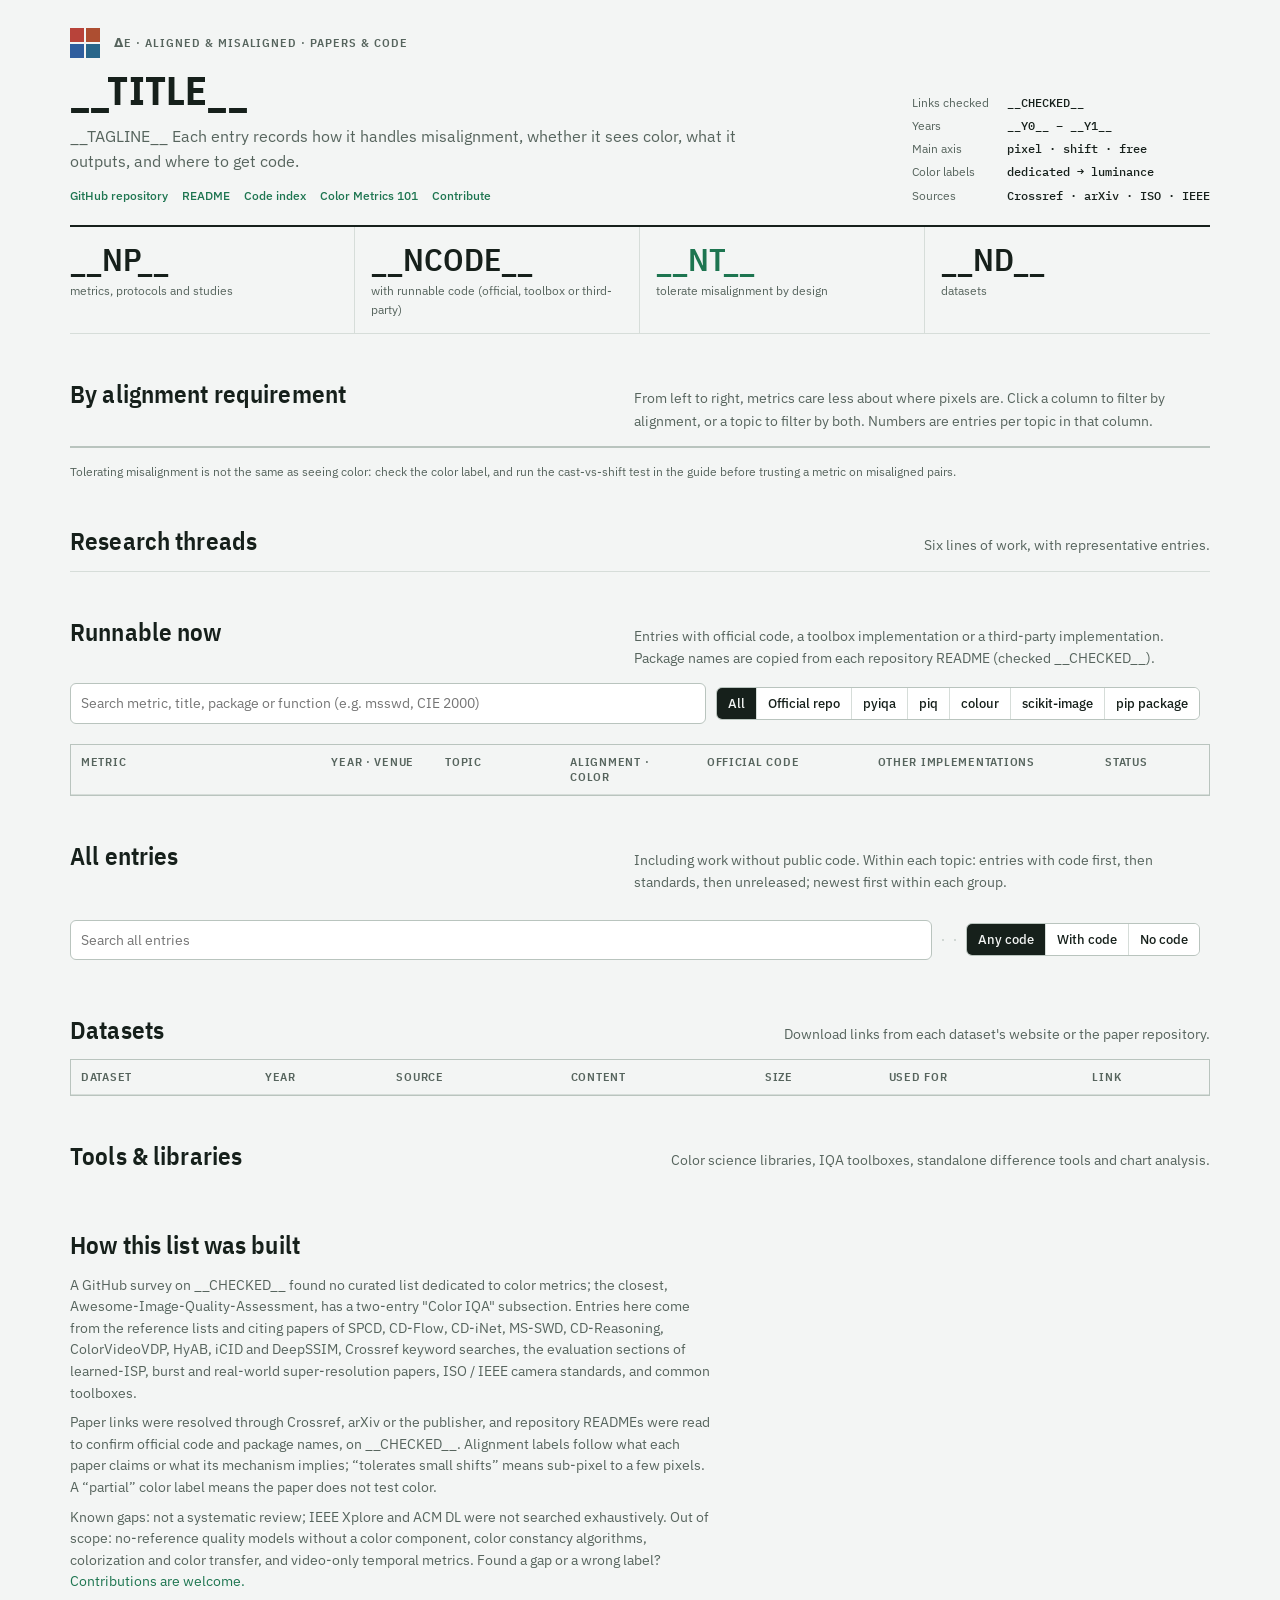
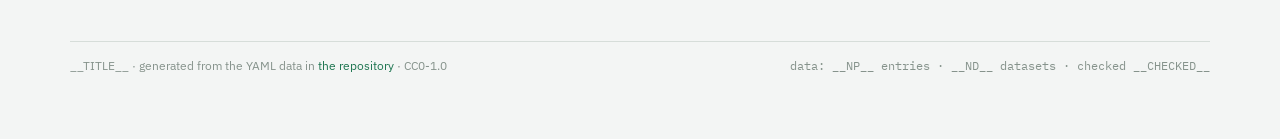
==== scripts/site_template.html @ e8cccd44 "Initial commit: Awesome Color Metrics" ====
<!doctype html>
<html lang="en">
<head>
<meta charset="utf-8">
<meta name="viewport" content="width=device-width, initial-scale=1, viewport-fit=cover">
<title>__TITLE__</title>
<meta name="description" content="__NP__ color and contrast metrics sorted by whether they need pixel-aligned references, with links to papers, code and toolbox implementations (checked __CHECKED__).">
<link rel="preconnect" href="https://fonts.googleapis.com">
<link rel="preconnect" href="https://fonts.gstatic.com" crossorigin>
<link rel="stylesheet" href="https://fonts.googleapis.com/css2?family=IBM+Plex+Mono:wght@400;500&family=IBM+Plex+Sans+Condensed:wght@500;600;700&family=IBM+Plex+Sans:wght@400;500;600&display=swap">
<style>
/* Layout: a measurement datasheet — spec header, the alignment strip as the index, then dense reference tables. */
:root{
  --bg:#F3F5F4; --surface:#FFFFFF; --ink:#16201B; --muted:#56645D; --faint:#86938C; --line:#D6DDD9; --line-strong:#B9C4BE;
  --accent:#1D7550; --accent-ink:#FFFFFF; --accent-soft:#E0EFE7;
  --bayer-r:#B8433A; --bayer-g:#1D7550; --bayer-b:#2F5E9E;
  --amber:#8E6310; --amber-soft:#F5EBD5; --blue:#2F5E9E; --blue-soft:#E3EAF5;
  --f-display:"IBM Plex Sans Condensed",system-ui,sans-serif;
  --f-body:"IBM Plex Sans",system-ui,sans-serif;
  --f-mono:"IBM Plex Mono",ui-monospace,"SFMono-Regular",Menlo,Consolas,monospace;
  --s-1:12px; --s0:14px; --s1:15.5px; --s2:19px; --s3:25px; --s4:40px;
}
@media (prefers-color-scheme: dark){ :root:not([data-theme="light"]){
  --bg:#0E1412; --surface:#151D1A; --ink:#E2E9E5; --muted:#9AA8A1; --faint:#6F7D76; --line:#26312D; --line-strong:#384641;
  --accent:#5CC495; --accent-ink:#06140E; --accent-soft:#163428;
  --bayer-r:#E0776C; --bayer-g:#5CC495; --bayer-b:#7FA6E4;
  --amber:#DDB05A; --amber-soft:#35291A; --blue:#8FB2EA; --blue-soft:#1B2638; color-scheme:dark; } }
:root[data-theme="dark"]{
  --bg:#0E1412; --surface:#151D1A; --ink:#E2E9E5; --muted:#9AA8A1; --faint:#6F7D76; --line:#26312D; --line-strong:#384641;
  --accent:#5CC495; --accent-ink:#06140E; --accent-soft:#163428;
  --bayer-r:#E0776C; --bayer-g:#5CC495; --bayer-b:#7FA6E4;
  --amber:#DDB05A; --amber-soft:#35291A; --blue:#8FB2EA; --blue-soft:#1B2638; color-scheme:dark; }
*{box-sizing:border-box}
body{background:var(--bg);color:var(--ink);font-family:var(--f-body);font-size:var(--s0);line-height:1.6;margin:0}
.wrap{max-width:1180px;margin:0 auto;padding-inline:20px;padding-block:28px 64px}
a{color:var(--accent);text-decoration:none;text-underline-offset:2px}
a:hover{text-decoration:underline}
a:focus-visible,button:focus-visible,input:focus-visible{outline:2px solid var(--accent);outline-offset:2px;border-radius:3px}
h1,h2,h3{font-family:var(--f-display);text-wrap:balance;margin:0;letter-spacing:.005em}
h2{font-size:var(--s3);font-weight:600;line-height:1.25}
h3{font-size:var(--s2);font-weight:600}
p{margin:0}
.mono{font-family:var(--f-mono)}
.label{font-family:var(--f-display);font-size:var(--s-1);font-weight:600;letter-spacing:.08em;text-transform:uppercase;color:var(--muted)}

/* header */
header.sheet{display:grid;grid-template-columns:minmax(0,1fr) auto;gap:24px;align-items:end;border-bottom:2px solid var(--ink);padding-bottom:20px}
.brand{display:flex;gap:14px;align-items:center}
.cfa{display:grid;grid-template-columns:repeat(2,14px);gap:2px;flex:none}
.cfa i{width:14px;height:14px;display:block}
.cfa i:nth-child(1){background:var(--bayer-r)} .cfa i:nth-child(2){background:color-mix(in oklab,var(--bayer-r) 72%,var(--amber))} .cfa i:nth-child(3){background:var(--bayer-b)} .cfa i:nth-child(4){background:color-mix(in oklab,var(--bayer-b) 72%,var(--bayer-g))}
h1{font-size:var(--s4);font-weight:700;line-height:1.1}
.lede{margin-top:12px;max-width:68ch;color:var(--muted);font-size:var(--s1)}
.spec{display:grid;grid-template-columns:repeat(2,auto);gap:4px 18px;font-size:var(--s-1);color:var(--muted);white-space:nowrap}
.spec b{font-family:var(--f-mono);font-weight:500;color:var(--ink)}
.stats{display:grid;grid-template-columns:repeat(4,minmax(0,1fr));border-bottom:1px solid var(--line)}
.stat{padding:16px 0 14px;border-right:1px solid var(--line);padding-inline:16px}
.stat:first-child{padding-left:0}.stat:last-child{border-right:0}
.stat .v{font-family:var(--f-display);font-size:32px;font-weight:600;line-height:1;font-variant-numeric:tabular-nums}
.stat .k{margin-top:6px;font-size:var(--s-1);color:var(--muted)}
.stat.hl .v{color:var(--accent)}

section{margin-top:44px}
.sec-head{display:flex;justify-content:space-between;align-items:baseline;gap:16px;flex-wrap:wrap;margin-bottom:14px}
.sec-head p{color:var(--muted);max-width:72ch}

/* alignment strip */
.pipe-scroll{overflow-x:auto;padding-bottom:6px}
.pipe{min-width:900px;display:grid;grid-template-columns:repeat(5,minmax(0,1fr));gap:0;border:1px solid var(--line-strong);background:var(--surface)}
.stage{padding:10px 10px 8px;border-right:1px solid var(--line);min-width:0}
.stage:nth-child(5){border-right:0}
.stage{cursor:pointer;text-align:left;display:flex;flex-direction:column;justify-content:flex-start;font:inherit;color:inherit;background:transparent;border-top:0;border-bottom:0;border-left:0}
.stage:hover .sn{color:var(--accent)}
.stage[aria-pressed="true"]{background:var(--accent-soft)}
.stage .sd{font-size:12px;color:var(--muted);line-height:1.4;margin-top:4px}
.lane{padding:4px 10px 12px;border-right:1px solid var(--line);display:flex;flex-wrap:wrap;gap:6px;align-content:flex-start;min-width:0}
.lane.last{border-right:0}
.lane .cat-chip{white-space:normal}
.stage .sn{font-family:var(--f-display);font-weight:600;font-size:var(--s0)}
.stage .sx{font-family:var(--f-mono);font-size:11px;color:var(--faint)}
.stage .bar{height:4px;border-radius:2px;margin-top:8px;background:var(--line)}
.stage .bar i{display:block;height:100%;border-radius:2px;background:var(--accent)}
.span{grid-column:1 / -1;border-top:1px solid var(--line);padding:8px 10px;display:flex;gap:10px;align-items:center;flex-wrap:wrap}
.span .arrow{font-family:var(--f-mono);font-size:12px;color:var(--faint)}
.cat-chip{display:inline-flex;align-items:center;gap:6px;border:1px solid var(--line-strong);background:var(--bg);color:var(--ink);border-radius:5px;padding:3px 8px;font:500 12.5px/1.4 var(--f-body);cursor:pointer;text-align:left;white-space:nowrap}
.cat-chip:hover{border-color:var(--accent)}
.cat-chip[aria-pressed="true"]{background:var(--accent);border-color:var(--accent);color:var(--accent-ink)}
.cat-chip .n{font-family:var(--f-mono);font-size:11px;opacity:.8}
.pipe-note{margin-top:8px;font-size:var(--s-1);color:var(--muted)}

/* trends */
.trends{display:grid;grid-template-columns:repeat(3,minmax(0,1fr));gap:0;border-top:1px solid var(--line)}
.trend{padding:16px 18px 18px 0;border-bottom:1px solid var(--line)}
.trend:nth-child(3n+2),.trend:nth-child(3n){padding-left:18px;border-left:1px solid var(--line)}
.trend h3{font-size:var(--s1);margin-bottom:6px}
.trend p{color:var(--muted);font-size:13.5px}
.trend .ex{margin-top:8px;font-family:var(--f-mono);font-size:11.5px;color:var(--faint)}

/* controls */
.controls{display:flex;gap:10px;flex-wrap:wrap;align-items:center;margin:12px 0 10px}
.controls input[type=search]{flex:1 1 240px;min-width:0;border:1px solid var(--line-strong);background:var(--surface);color:var(--ink);border-radius:6px;padding:8px 10px;font:inherit}
.seg{display:inline-flex;flex-wrap:wrap;max-width:100%;border:1px solid var(--line-strong);border-radius:6px;overflow:hidden}
.seg button{border:0;background:var(--surface);color:var(--ink);padding:7px 11px;font:500 13px var(--f-body);cursor:pointer;border-right:1px solid var(--line);white-space:nowrap}
.seg button:last-child{border-right:0}
.seg button[aria-pressed="true"]{background:var(--ink);color:var(--bg)}
.chips{display:flex;gap:6px;flex-wrap:wrap}
.chips .cat-chip{white-space:normal;max-width:100%}
.count{font-family:var(--f-mono);font-size:12px;color:var(--muted)}

/* tables */
.tbl-scroll{overflow-x:auto;border:1px solid var(--line-strong);background:var(--surface)}
table{border-collapse:collapse;width:100%;min-width:1040px}
th,td{text-align:left;vertical-align:top;padding:9px 10px;border-bottom:1px solid var(--line)}
th{font:600 12px/1.3 var(--f-display);letter-spacing:.06em;text-transform:uppercase;color:var(--muted);background:var(--bg);position:sticky;top:0;z-index:1}
tbody tr:hover td{background:color-mix(in srgb,var(--accent-soft) 45%,transparent)}
td.m{white-space:nowrap}
.mname{font-family:var(--f-display);font-weight:600;font-size:var(--s1)}
.mtitle{display:block;color:var(--muted);font-size:12.5px;line-height:1.45;margin-top:2px}
.venue{font-family:var(--f-mono);font-size:12px;color:var(--muted)}
.venue b{color:var(--ink);font-weight:500}
.wl{display:flex;flex-direction:column;gap:3px}
.wl a{font-size:13px;word-break:break-word}
.wl a::before{content:"↳ ";font-family:var(--f-mono);color:var(--faint)}
code{font-family:var(--f-mono);font-size:.9em;background:var(--bg);border-radius:3px;padding:0 3px}
.code a{font-family:var(--f-mono);font-size:12px;overflow-wrap:anywhere;word-break:normal}
.note{color:var(--muted);font-size:12.5px}
.fw{font-family:var(--f-mono);font-size:11.5px;color:var(--muted)}
.cattag{font-size:12px;color:var(--muted)}
.pill{display:inline-block;font:600 11px/1.5 var(--f-display);letter-spacing:.04em;border-radius:3px;padding:1px 6px;white-space:nowrap;border:1px solid transparent}
.st-C{background:var(--accent);color:var(--accent-ink)}
.st-T{border-color:var(--accent);color:var(--accent)}
.st-U{background:var(--blue-soft);color:var(--blue)}
.st-P{background:var(--bg);border-color:var(--line-strong);color:var(--ink)}
.st-S{background:var(--amber-soft);color:var(--amber)}
.st-N{color:var(--faint);border-color:var(--line)}
.tag{display:inline-block;font:500 11px/1.5 var(--f-mono);border-radius:3px;padding:0 5px;white-space:nowrap;border:1px solid var(--line-strong);color:var(--muted);margin:0 4px 3px 0}
.props .tag{white-space:normal}
.al-pixel{border-color:var(--bayer-r);color:var(--bayer-r)}
.al-shift{border-color:var(--amber);color:var(--amber)}
.al-free{border-color:var(--accent);color:var(--accent)}
.al-chart{border-color:var(--blue);color:var(--blue)}
.co-dedicated{background:var(--accent-soft);color:var(--ink);border-color:transparent}
.co-luminance{color:var(--faint);border-style:dashed}
.legend{display:flex;gap:14px;flex-wrap:wrap;font-size:12.5px;color:var(--muted);align-items:center}
.legend span{display:inline-flex;gap:6px;align-items:center}
.empty{padding:28px;text-align:center;color:var(--muted)}

/* full list */
.group{margin-top:26px}
.group h3{display:flex;gap:10px;align-items:baseline;border-bottom:1px solid var(--ink);padding-bottom:6px}
.group h3 .n{font-family:var(--f-mono);font-size:12px;color:var(--muted);font-weight:400}
.group p.gdesc{color:var(--muted);font-size:13.5px;margin:8px 0 6px;max-width:80ch}
.rows{display:flex;flex-direction:column}
.row{display:grid;grid-template-columns:84px minmax(0,1.1fr) 104px 150px minmax(0,1.8fr) minmax(0,1fr);gap:12px;padding:8px 0;border-bottom:1px solid var(--line);align-items:start}
.row > *{min-width:0}
.row .s{font-size:13px;color:var(--ink)}
.row .code a{font-size:11.5px}

/* datasets & project */
.ds td:first-child{font-weight:600}
.cols2{display:grid;grid-template-columns:minmax(0,1fr) minmax(0,1fr);gap:28px}
.plist{margin:0;padding:0;list-style:none;border-top:1px solid var(--line)}
.plist li{padding:10px 0;border-bottom:1px solid var(--line);display:grid;grid-template-columns:150px minmax(0,1fr);gap:12px}
.plist li b{font-family:var(--f-display);font-weight:600}
.plist li span{color:var(--muted);font-size:13.5px}
.method{color:var(--muted);font-size:13.5px;max-width:80ch;display:flex;flex-direction:column;gap:8px}
footer{margin-top:48px;padding-top:14px;border-top:1px solid var(--line);font-size:12px;color:var(--faint);display:flex;justify-content:space-between;gap:12px;flex-wrap:wrap}

@media (max-width:860px){
  header.sheet{grid-template-columns:1fr}
  .spec{white-space:normal}
  .stats{grid-template-columns:repeat(2,minmax(0,1fr))}
  .stat:nth-child(2){border-right:0}.stat:nth-child(3){padding-left:0}
  .trends{grid-template-columns:1fr}
  .trend,.trend:nth-child(3n+2),.trend:nth-child(3n){padding-left:0;border-left:0}
  .cols2{grid-template-columns:1fr}
  .row{grid-template-columns:84px minmax(0,1fr);gap:4px 10px}
  .row .s,.row .cc,.row .props{grid-column:2}
  .row .venue{grid-column:2}
  h1{font-size:31px}
  .plist li{grid-template-columns:1fr;gap:2px}
}
@media (prefers-reduced-motion:no-preference){ .cat-chip,.seg button{transition:background-color .15s,border-color .15s,color .15s} }

.toplinks{display:flex;gap:14px;flex-wrap:wrap;font-size:var(--s-1);margin-top:12px}
.toplinks a{font-weight:500}
.tools{display:grid;grid-template-columns:repeat(2,minmax(0,1fr));gap:0 28px}
.tools h3{font-size:var(--s1);margin:14px 0 4px}
.tools ul{margin:0;padding:0;list-style:none;border-top:1px solid var(--line)}
.tools li{padding:8px 0;border-bottom:1px solid var(--line);font-size:13.5px;color:var(--muted)}
.tools li a{font-family:var(--f-display);font-weight:600;font-size:var(--s0);margin-right:6px}
</style>
</head>
<body>
<div class="wrap">
<header class="sheet">
  <div>
    <div class="brand"><span class="cfa" aria-hidden="true"><i></i><i></i><i></i><i></i></span><span class="label">ΔE · aligned &amp; misaligned · papers &amp; code</span></div>
    <h1 style="margin-top:10px">__TITLE__</h1>
    <p class="lede">__TAGLINE__ Each entry records how it handles misalignment, whether it sees color, what it outputs, and where to get code.</p>
    <nav class="toplinks" aria-label="Repository links"><a href="__REPO_URL__">GitHub repository</a><a href="__REPO_URL__/blob/main/README.md">README</a><a href="__REPO_URL__/blob/main/CODE.md">Code index</a><a href="__REPO_URL__/blob/main/guide/color-metrics-101.md">Color Metrics 101</a><a href="__REPO_URL__/blob/main/CONTRIBUTING.md">Contribute</a></nav>
  </div>
  <div class="spec" aria-label="Scope">
    <span>Links checked</span><b>__CHECKED__</b>
    <span>Years</span><b>__Y0__ – __Y1__</b>
    <span>Main axis</span><b>pixel · shift · free</b>
    <span>Color labels</span><b>dedicated → luminance</b>
    <span>Sources</span><b>Crossref · arXiv · ISO · IEEE</b>
  </div>
</header>
<div class="stats">
  <div class="stat"><div class="v">__NP__</div><div class="k">metrics, protocols and studies</div></div>
  <div class="stat"><div class="v">__NCODE__</div><div class="k">with runnable code (official, toolbox or third-party)</div></div>
  <div class="stat hl"><div class="v">__NT__</div><div class="k">tolerate misalignment by design</div></div>
  <div class="stat"><div class="v">__ND__</div><div class="k">datasets</div></div>
</div>

<section id="map">
  <div class="sec-head"><h2>By alignment requirement</h2><p>From left to right, metrics care less about where pixels are. Click a column to filter by alignment, or a topic to filter by both. Numbers are entries per topic in that column.</p></div>
  <div class="pipe-scroll"><div class="pipe" id="pipe"></div></div>
  <p class="pipe-note">Tolerating misalignment is not the same as seeing color: check the color label, and run the cast-vs-shift test in the guide before trusting a metric on misaligned pairs.</p>
</section>

<section id="trends">
  <div class="sec-head"><h2>Research threads</h2><p>Six lines of work, with representative entries.</p></div>
  <div class="trends" id="trendList"></div>
</section>

<section id="code">
  <div class="sec-head"><h2>Runnable now</h2><p>Entries with official code, a toolbox implementation or a third-party implementation. Package names are copied from each repository README (checked __CHECKED__).</p></div>
  <div class="controls">
    <input type="search" id="qC" placeholder="Search metric, title, package or function (e.g. msswd, CIE 2000)" aria-label="Search runnable metrics">
    <div class="seg" role="group" aria-label="Package">
      <button type="button" data-pkg="all" aria-pressed="true">All</button>
      <button type="button" data-pkg="official">Official repo</button>
      <button type="button" data-pkg="pyiqa">pyiqa</button>
      <button type="button" data-pkg="piq">piq</button>
      <button type="button" data-pkg="colour">colour</button>
      <button type="button" data-pkg="scikit-image">scikit-image</button>
      <button type="button" data-pkg="pip">pip package</button>
    </div>
    <span class="count" id="cC"></span>
  </div>
  <div class="chips" id="chipsC" aria-label="Filter by topic"></div>
  <div class="tbl-scroll" style="margin-top:10px">
    <table>
      <colgroup><col style="width:22%"><col style="width:10%"><col style="width:11%"><col style="width:12%"><col style="width:15%"><col style="width:20%"><col style="width:10%"></colgroup>
      <thead><tr><th>Metric</th><th>Year · venue</th><th>Topic</th><th>Alignment · color</th><th>Official code</th><th>Other implementations</th><th>Status</th></tr></thead>
      <tbody id="tbC"></tbody>
    </table>
  </div>
</section>

<section id="all">
  <div class="sec-head"><h2>All entries</h2><p>Including work without public code. Within each topic: entries with code first, then standards, then unreleased; newest first within each group.</p></div>
  <div class="legend" id="legend"></div>
  <div class="controls">
    <input type="search" id="qA" placeholder="Search all entries" aria-label="Search all entries">
    <div class="seg" role="group" aria-label="Alignment" id="segA"></div>
    <div class="seg" role="group" aria-label="Color sensitivity" id="segK"></div>
    <div class="seg" role="group" aria-label="Code">
      <button type="button" data-code="all" aria-pressed="true">Any code</button>
      <button type="button" data-code="CTU">With code</button>
      <button type="button" data-code="PSN">No code</button>
    </div>
    <span class="count" id="cA"></span>
  </div>
  <div class="chips" id="chipsA" aria-label="Filter by topic"></div>
  <div id="groups"></div>
</section>

<section id="datasets">
  <div class="sec-head"><h2>Datasets</h2><p>Download links from each dataset's website or the paper repository.</p></div>
  <div class="tbl-scroll">
    <table class="ds">
      <thead><tr><th>Dataset</th><th>Year</th><th>Source</th><th>Content</th><th>Size</th><th>Used for</th><th>Link</th></tr></thead>
      <tbody id="tbD"></tbody>
    </table>
  </div>
</section>

<section id="tools">
  <div class="sec-head"><h2>Tools &amp; libraries</h2><p>Color science libraries, IQA toolboxes, standalone difference tools and chart analysis.</p></div>
  <div class="tools" id="toolList"></div>
</section>

<section id="method">
  <div class="sec-head"><h2>How this list was built</h2></div>
  <div class="method">
    <p>A GitHub survey on __CHECKED__ found no curated list dedicated to color metrics; the closest, Awesome-Image-Quality-Assessment, has a two-entry "Color IQA" subsection. Entries here come from the reference lists and citing papers of SPCD, CD-Flow, CD-iNet, MS-SWD, CD-Reasoning, ColorVideoVDP, HyAB, iCID and DeepSSIM, Crossref keyword searches, the evaluation sections of learned-ISP, burst and real-world super-resolution papers, ISO / IEEE camera standards, and common toolboxes.</p>
    <p>Paper links were resolved through Crossref, arXiv or the publisher, and repository READMEs were read to confirm official code and package names, on __CHECKED__. Alignment labels follow what each paper claims or what its mechanism implies; “tolerates small shifts” means sub-pixel to a few pixels. A “partial” color label means the paper does not test color.</p>
    <p>Known gaps: not a systematic review; IEEE Xplore and ACM DL were not searched exhaustively. Out of scope: no-reference quality models without a color component, color constancy algorithms, colorization and color transfer, and video-only temporal metrics. Found a gap or a wrong label? <a href="__REPO_URL__/blob/main/CONTRIBUTING.md">Contributions are welcome.</a></p>
  </div>
</section>

<footer><span>__TITLE__ · generated from the YAML data in <a href="__REPO_URL__">the repository</a> · CC0-1.0</span><span class="mono">data: __NP__ entries · __ND__ datasets · checked __CHECKED__</span></footer>
</div>

<script>
const P = __P__;
const D = __D__;
const CATS = __CATS__;
const TRENDS = __TRENDS__;
const TOOLS = __TOOLS__;
const ALIGN = __ALIGN__;
const COLOR = __COLOR__;
const OUT = __OUT__;
const ST = {C:['Code','official code is public'],T:['Toolbox','no official code; implemented in a maintained toolbox'],U:['Unofficial','third-party implementation only'],P:['Standard','normative document; implement from the specification'],S:['Coming soon','placeholder repository or code announced'],N:['No code','no public code found']};
const catName = Object.fromEntries(CATS.map(c=>[c.k,c.name]));
const shortName = Object.fromEntries(CATS.map(c=>[c.k,c.short]));
const alName = Object.fromEntries(ALIGN.map(a=>[a[0],a[1]]));
const alDesc = Object.fromEntries(ALIGN.map(a=>[a[0],a[2]]));
const coName = Object.fromEntries(COLOR.map(a=>[a[0],a[1]]));
const coDesc = Object.fromEntries(COLOR.map(a=>[a[0],a[2]]));
const esc = s => String(s ?? '').replace(/[&<>"]/g, c=>({'&':'&amp;','<':'&lt;','>':'&gt;','"':'&quot;'}[c]));
const fmt = s => esc(s).replace(/`([^`]+)`/g,'<code>$1</code>');
const pill = st => `<span class="pill st-${st}" title="${esc(ST[st][1])}">${esc(ST[st][0])}</span>`;
const yv = p => `<b>${p.y || '—'}</b> · ${esc(p.v)}`;
const repoLabel = g => { if(!g) return ''; const m = g.match(/github\.com\/([^/]+\/[^/#?]+)(.*)/); if(m) return m[1] + (m[2] && m[2].length>1 ? '/…' : ''); const s=g.replace(/^https?:\/\//,'').replace(/\/$/,''); return s.length>34 ? s.slice(0,34)+'…' : s; };
const codeCell = (p, dash=true) => p.g ? `<span class="code"><a href="${esc(p.g)}" target="_blank" rel="noopener">${esc(repoLabel(p.g))}</a></span>${p.fw?`<div class="fw">${esc(p.fw)}</div>`:''}` : (p.st==='P' ? '<span class="note">standard</span>' : (dash ? '<span class="note">—</span>' : ''));
const implList = (p, n) => p.im.length ? `<div class="wl">${p.im.slice(0, n||99).map(w=>`<a href="${esc(w[1])}" target="_blank" rel="noopener">${fmt(w[0])}</a>`).join('')}</div>` : '';
const tags = p => (p.a?`<span class="tag al-${p.a}" title="${esc(alDesc[p.a])}">${esc(alName[p.a])}</span>`:'') + (p.k?`<span class="tag co-${p.k}" title="${esc(coDesc[p.k])}">color: ${esc(coName[p.k])}</span>`:'') + (p.o?`<span class="tag">${esc(OUT[p.o]||p.o)}</span>`:'');
const runnable = p => 'CTU'.includes(p.st);
const rank = s => 'CT'.includes(s)?0:('UP'.includes(s)?1:2);
const order = Object.fromEntries(CATS.map((c,i)=>[c.k,i]));
function pkgs(p){ const s=new Set(); if(p.g) s.add('official'); p.im.forEach(w=>{ const k=w[0].split(' · ')[0].trim().toLowerCase(); if(k.startsWith('pip')) s.add('pip'); s.add(k); }); return s; }

let fC = {cat:'all', pkg:'all', q:''};
let fA = {cat:'all', a:'all', k:'all', code:'all', q:''};

function renderPipe(){
  const cls = ALIGN.map(a=>a[0]);
  const counts = Object.fromEntries(cls.map(a=>[a, P.filter(p=>p.a===a).length]));
  const max = Math.max(...Object.values(counts));
  let h = ALIGN.map(a=>`<button type="button" class="stage" data-al="${a[0]}" aria-pressed="false"><div class="sn">${esc(a[1])}</div><div class="sx">${counts[a[0]]} entries</div><div class="sd">${esc(a[2])}</div><div class="bar"><i style="width:${Math.round(100*counts[a[0]]/max)}%"></i></div></button>`).join('');
  h += cls.map((a,i)=>`<div class="lane${i===cls.length-1?' last':''}">${CATS.map(c=>{ const n=P.filter(p=>p.c===c.k&&p.a===a).length; return n?`<button type="button" class="cat-chip" data-cat="${c.k}" data-al="${a}" aria-pressed="false" title="${esc(c.name)}">${esc(c.short)} <span class="n">${n}</span></button>`:''; }).join('')}</div>`).join('');
  const nst = P.filter(p=>!p.a).length;
  if(nst) h += `<div class="span"><span class="arrow">About the metrics</span><button type="button" class="cat-chip" data-cat="study" data-al="all" aria-pressed="false">${esc(shortName.study||'Studies')} <span class="n">${nst}</span></button></div>`;
  document.getElementById('pipe').innerHTML = h;
  document.querySelectorAll('#pipe .stage').forEach(b=>b.addEventListener('click',()=>{ const a=b.dataset.al; fA.a = fA.a===a && fA.cat==='all' ? 'all' : a; fA.cat='all'; syncAll(); renderA(); jump(); }));
  document.querySelectorAll('#pipe .cat-chip').forEach(b=>b.addEventListener('click',()=>{
    const k=b.dataset.cat, a=b.dataset.al; const on = fA.cat===k && fA.a===a;
    fA.cat = on?'all':k; fA.a = on?'all':a; syncAll(); renderA(); if(!on) jump();
  }));
}
function jump(){ document.getElementById('all').scrollIntoView({behavior: matchMedia('(prefers-reduced-motion: reduce)').matches ? 'auto':'smooth', block:'start'}); }
function chipRow(id, f, onChange, countFn, label){
  const el=document.getElementById(id);
  el.innerHTML = `<button type="button" class="cat-chip" data-cat="all" aria-pressed="true">${label}</button>` + CATS.map(c=>{ const n=countFn(c.k); return n?`<button type="button" class="cat-chip" data-cat="${c.k}" aria-pressed="false">${esc(c.name)} <span class="n">${n}</span></button>`:''; }).join('');
  el.querySelectorAll('.cat-chip').forEach(b=>b.addEventListener('click',()=>{ f.cat=b.dataset.cat; syncAll(); onChange(); }));
}
function segRow(id, items, key){
  const el=document.getElementById(id);
  el.innerHTML = items.map(([v,l,t])=>`<button type="button" data-v="${v}" aria-pressed="${v==='all'}"${t?` title="${esc(t)}"`:''}>${esc(l)}</button>`).join('');
  el.querySelectorAll('button').forEach(b=>b.addEventListener('click',()=>{ fA[key]=b.dataset.v; syncAll(); renderA(); }));
}
function syncAll(){
  document.querySelectorAll('#chipsC .cat-chip').forEach(b=>b.setAttribute('aria-pressed', String(b.dataset.cat===fC.cat)));
  document.querySelectorAll('#chipsA .cat-chip').forEach(b=>b.setAttribute('aria-pressed', String(b.dataset.cat===fA.cat)));
  document.querySelectorAll('#segA button').forEach(b=>b.setAttribute('aria-pressed', String(b.dataset.v===fA.a)));
  document.querySelectorAll('#segK button').forEach(b=>b.setAttribute('aria-pressed', String(b.dataset.v===fA.k)));
  document.querySelectorAll('#pipe .stage').forEach(b=>b.setAttribute('aria-pressed', String(fA.cat==='all' && b.dataset.al===fA.a)));
  document.querySelectorAll('#pipe .cat-chip').forEach(b=>b.setAttribute('aria-pressed', String(b.dataset.cat===fA.cat && b.dataset.al===fA.a)));
}
const match = (p,q) => !q || (p.n+' '+p.t+' '+p.v+' '+p.y+' '+p.s+' '+p.note+' '+p.fw+' '+p.g+' '+p.im.map(x=>x[0]+' '+x[1]).join(' ')+' '+(catName[p.c]||'')+' '+(alName[p.a]||'')+' '+(coName[p.k]||'')).toLowerCase().includes(q.toLowerCase());
function renderC(){
  let rows = P.filter(runnable).filter(p=>fC.cat==='all'||p.c===fC.cat).filter(p=>match(p,fC.q));
  if(fC.pkg!=='all') rows = rows.filter(p=>pkgs(p).has(fC.pkg));
  rows.sort((a,b)=> order[a.c]-order[b.c] || b.y-a.y || a.n.localeCompare(b.n));
  document.getElementById('cC').textContent = `${rows.length} ${rows.length===1?'entry':'entries'}`;
  document.getElementById('tbC').innerHTML = rows.length ? rows.map(p=>`<tr>
    <td><a class="mname" href="${esc(p.p)}" target="_blank" rel="noopener">${esc(p.n)}</a><span class="mtitle">${esc(p.t)}</span></td>
    <td class="venue">${yv(p)}</td>
    <td class="cattag">${esc(shortName[p.c])}</td>
    <td>${tags(p)}</td>
    <td>${codeCell(p)}</td>
    <td>${implList(p) || '<span class="note">—</span>'}</td>
    <td class="note">${pill(p.st)}${p.note?'<br>'+fmt(p.note):''}</td></tr>`).join('') : `<tr><td colspan="7" class="empty">Nothing matches. Try another keyword or pick “All topics”.</td></tr>`;
}
function renderA(){
  const q=fA.q; const cats = CATS.filter(c=>fA.cat==='all'||c.k===fA.cat);
  let total=0;
  const html = cats.map(c=>{
    let ps = P.filter(p=>p.c===c.k).filter(p=>fA.a==='all'||p.a===fA.a).filter(p=>fA.k==='all'||p.k===fA.k)
              .filter(p=>fA.code==='all'||fA.code.includes(p.st)).filter(p=>match(p,q));
    ps.sort((a,b)=> rank(a.st)-rank(b.st) || b.y-a.y || a.n.localeCompare(b.n));
    total += ps.length; if(!ps.length) return '';
    return `<div class="group"><h3>${esc(c.name)} <span class="n">${ps.length}</span></h3><p class="gdesc">${esc(c.desc)}</p><div class="rows">${ps.map(p=>`<div class="row">
      <div>${pill(p.st)}</div>
      <div><a class="mname" href="${esc(p.p)}" target="_blank" rel="noopener">${esc(p.n)}</a><span class="mtitle">${esc(p.t)}</span></div>
      <div class="venue">${yv(p)}</div>
      <div class="props">${tags(p)}</div>
      <div class="s">${fmt(p.s)}${p.note?`<div class="note" style="margin-top:3px">${fmt(p.note)}</div>`:''}</div>
      <div class="cc">${codeCell(p, !p.im.length)}${p.im.length?`<div style="margin-top:${p.g||p.st==='P'?4:0}px">${implList(p,3)}</div>`:''}</div>
    </div>`).join('')}</div></div>`;
  }).join('');
  document.getElementById('cA').textContent = `${total} ${total===1?'entry':'entries'}`;
  document.getElementById('groups').innerHTML = html || '<p class="empty">No entries match.</p>';
}
function renderStatic(){
  document.getElementById('legend').innerHTML = Object.entries(ST).map(([k,v])=>`<span>${pill(k)} ${esc(v[1])}</span>`).join('');
  document.getElementById('trendList').innerHTML = TRENDS.map(t=>`<div class="trend"><h3>${esc(t[0])}</h3><p>${esc(t[1])}</p><div class="ex">${esc(t[2])}</div></div>`).join('');
  const short = u => { const s=u.replace(/^https?:\/\//,''); return s.length>38 ? s.slice(0,38)+'…' : s; };
  document.getElementById('tbD').innerHTML = D.map(d=>`<tr><td>${esc(d[0])}</td><td class="venue">${d[1]}</td><td class="note">${esc(d[2])}</td><td>${esc(d[3])}</td><td class="note">${esc(d[4])}</td><td class="note">${esc(d[6])}</td><td class="code"><a href="${esc(d[5])}" target="_blank" rel="noopener">${esc(short(d[5]))}</a></td></tr>`).join('');
  const kinds = [...new Set(TOOLS.map(t=>t[4]))];
  document.getElementById('toolList').innerHTML = kinds.map(k=>`<div><h3>${esc(k)}</h3><ul>${TOOLS.filter(t=>t[4]===k).map(t=>`<li><a href="${esc(t[1])}" target="_blank" rel="noopener">${esc(t[0])}</a>${esc(t[2])}${t[3]?`<span class="fw">${esc(t[3])}</span>`:''}</li>`).join('')}</ul></div>`).join('');
}
renderStatic(); renderPipe();
segRow('segA', [['all','Any alignment'], ...ALIGN.map(a=>[a[0], a[1], a[2]])], 'a');
segRow('segK', [['all','Any color'], ...COLOR.map(a=>[a[0], a[1], a[2]])], 'k');
chipRow('chipsC', fC, renderC, k=>P.filter(p=>p.c===k&&runnable(p)).length, 'All topics');
chipRow('chipsA', fA, renderA, k=>P.filter(p=>p.c===k).length, 'All topics');
document.querySelectorAll('[data-pkg]').forEach(b=>b.addEventListener('click',()=>{ fC.pkg=b.dataset.pkg; document.querySelectorAll('[data-pkg]').forEach(x=>x.setAttribute('aria-pressed',String(x===b))); renderC(); }));
document.querySelectorAll('[data-code]').forEach(b=>b.addEventListener('click',()=>{ fA.code=b.dataset.code; document.querySelectorAll('[data-code]').forEach(x=>x.setAttribute('aria-pressed',String(x===b))); renderA(); }));
document.getElementById('qC').addEventListener('input',e=>{ fC.q=e.target.value.trim(); renderC(); });
document.getElementById('qA').addEventListener('input',e=>{ fA.q=e.target.value.trim(); renderA(); });
syncAll(); renderC(); renderA();
</script>
</body>
</html>
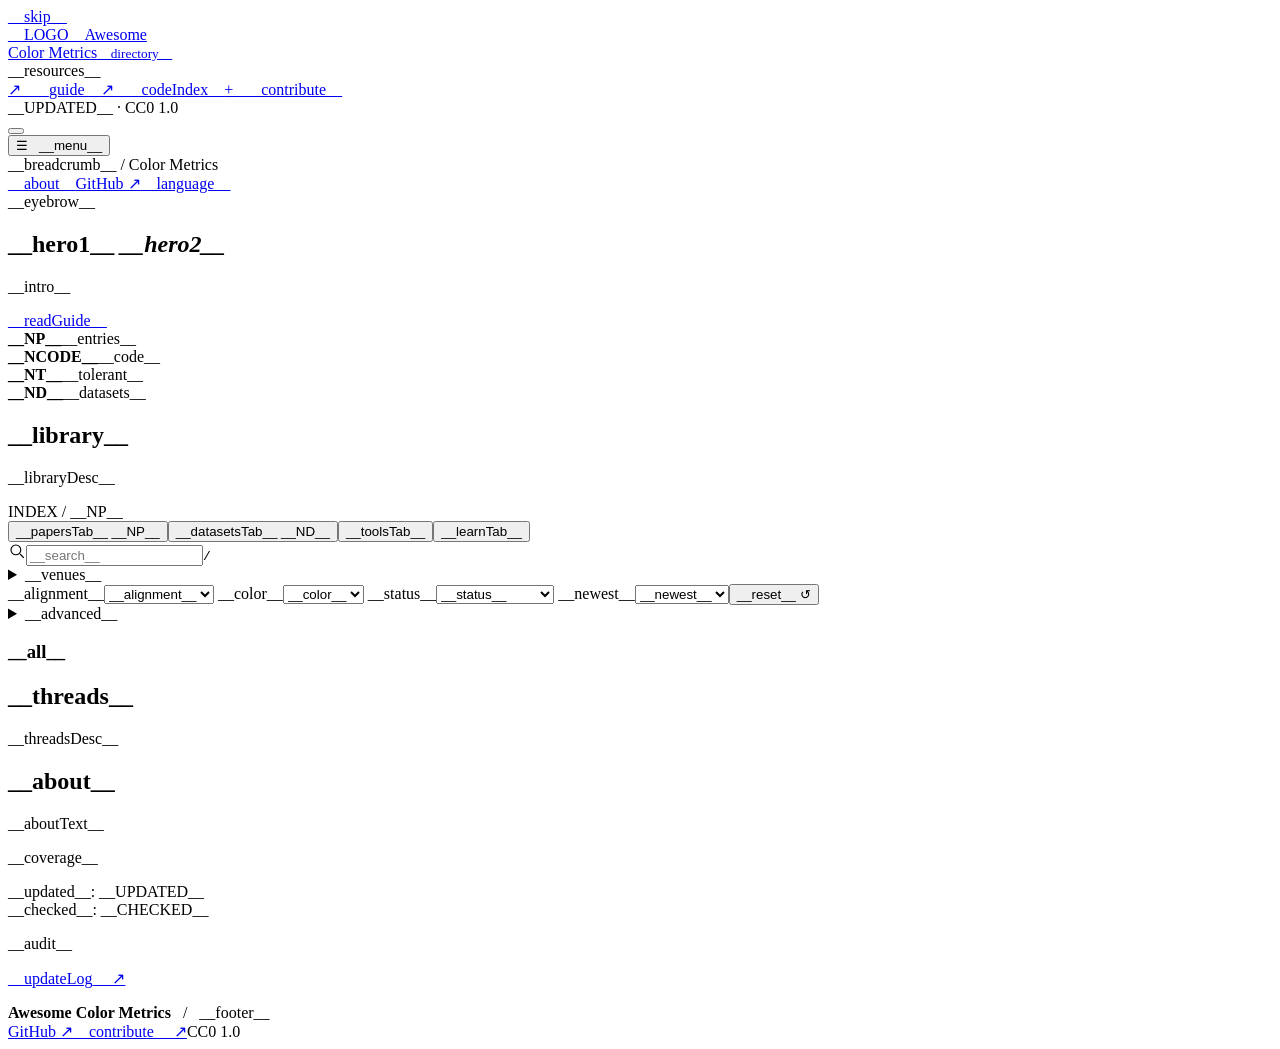
==== commit a20db672: "Redesign library, add Chinese content, update papers and logo" ====
--- a/scripts/site_template.html
+++ b/scripts/site_template.html
@@ -1,420 +1,49 @@
 <!doctype html>
-<html lang="en">
+<html lang="__LANG__">
 <head>
 <meta charset="utf-8">
-<meta name="viewport" content="width=device-width, initial-scale=1, viewport-fit=cover">
+<meta name="viewport" content="width=device-width, initial-scale=1">
+<meta name="description" content="__intro__">
+<meta name="theme-color" content="#f8f9fb">
+<link rel="icon" type="image/svg+xml" href="__FAVICON__">
 <title>__TITLE__</title>
-<meta name="description" content="__NP__ color and contrast metrics sorted by whether they need pixel-aligned references, with links to papers, code and toolbox implementations (checked __CHECKED__).">
-<link rel="preconnect" href="https://fonts.googleapis.com">
-<link rel="preconnect" href="https://fonts.gstatic.com" crossorigin>
-<link rel="stylesheet" href="https://fonts.googleapis.com/css2?family=IBM+Plex+Mono:wght@400;500&family=IBM+Plex+Sans+Condensed:wght@500;600;700&family=IBM+Plex+Sans:wght@400;500;600&display=swap">
-<style>
-/* Layout: a measurement datasheet — spec header, the alignment strip as the index, then dense reference tables. */
-:root{
-  --bg:#F3F5F4; --surface:#FFFFFF; --ink:#16201B; --muted:#56645D; --faint:#86938C; --line:#D6DDD9; --line-strong:#B9C4BE;
-  --accent:#1D7550; --accent-ink:#FFFFFF; --accent-soft:#E0EFE7;
-  --bayer-r:#B8433A; --bayer-g:#1D7550; --bayer-b:#2F5E9E;
-  --amber:#8E6310; --amber-soft:#F5EBD5; --blue:#2F5E9E; --blue-soft:#E3EAF5;
-  --f-display:"IBM Plex Sans Condensed",system-ui,sans-serif;
-  --f-body:"IBM Plex Sans",system-ui,sans-serif;
-  --f-mono:"IBM Plex Mono",ui-monospace,"SFMono-Regular",Menlo,Consolas,monospace;
-  --s-1:12px; --s0:14px; --s1:15.5px; --s2:19px; --s3:25px; --s4:40px;
-}
-@media (prefers-color-scheme: dark){ :root:not([data-theme="light"]){
-  --bg:#0E1412; --surface:#151D1A; --ink:#E2E9E5; --muted:#9AA8A1; --faint:#6F7D76; --line:#26312D; --line-strong:#384641;
-  --accent:#5CC495; --accent-ink:#06140E; --accent-soft:#163428;
-  --bayer-r:#E0776C; --bayer-g:#5CC495; --bayer-b:#7FA6E4;
-  --amber:#DDB05A; --amber-soft:#35291A; --blue:#8FB2EA; --blue-soft:#1B2638; color-scheme:dark; } }
-:root[data-theme="dark"]{
-  --bg:#0E1412; --surface:#151D1A; --ink:#E2E9E5; --muted:#9AA8A1; --faint:#6F7D76; --line:#26312D; --line-strong:#384641;
-  --accent:#5CC495; --accent-ink:#06140E; --accent-soft:#163428;
-  --bayer-r:#E0776C; --bayer-g:#5CC495; --bayer-b:#7FA6E4;
-  --amber:#DDB05A; --amber-soft:#35291A; --blue:#8FB2EA; --blue-soft:#1B2638; color-scheme:dark; }
-*{box-sizing:border-box}
-body{background:var(--bg);color:var(--ink);font-family:var(--f-body);font-size:var(--s0);line-height:1.6;margin:0}
-.wrap{max-width:1180px;margin:0 auto;padding-inline:20px;padding-block:28px 64px}
-a{color:var(--accent);text-decoration:none;text-underline-offset:2px}
-a:hover{text-decoration:underline}
-a:focus-visible,button:focus-visible,input:focus-visible{outline:2px solid var(--accent);outline-offset:2px;border-radius:3px}
-h1,h2,h3{font-family:var(--f-display);text-wrap:balance;margin:0;letter-spacing:.005em}
-h2{font-size:var(--s3);font-weight:600;line-height:1.25}
-h3{font-size:var(--s2);font-weight:600}
-p{margin:0}
-.mono{font-family:var(--f-mono)}
-.label{font-family:var(--f-display);font-size:var(--s-1);font-weight:600;letter-spacing:.08em;text-transform:uppercase;color:var(--muted)}
-
-/* header */
-header.sheet{display:grid;grid-template-columns:minmax(0,1fr) auto;gap:24px;align-items:end;border-bottom:2px solid var(--ink);padding-bottom:20px}
-.brand{display:flex;gap:14px;align-items:center}
-.cfa{display:grid;grid-template-columns:repeat(2,14px);gap:2px;flex:none}
-.cfa i{width:14px;height:14px;display:block}
-.cfa i:nth-child(1){background:var(--bayer-r)} .cfa i:nth-child(2){background:color-mix(in oklab,var(--bayer-r) 72%,var(--amber))} .cfa i:nth-child(3){background:var(--bayer-b)} .cfa i:nth-child(4){background:color-mix(in oklab,var(--bayer-b) 72%,var(--bayer-g))}
-h1{font-size:var(--s4);font-weight:700;line-height:1.1}
-.lede{margin-top:12px;max-width:68ch;color:var(--muted);font-size:var(--s1)}
-.spec{display:grid;grid-template-columns:repeat(2,auto);gap:4px 18px;font-size:var(--s-1);color:var(--muted);white-space:nowrap}
-.spec b{font-family:var(--f-mono);font-weight:500;color:var(--ink)}
-.stats{display:grid;grid-template-columns:repeat(4,minmax(0,1fr));border-bottom:1px solid var(--line)}
-.stat{padding:16px 0 14px;border-right:1px solid var(--line);padding-inline:16px}
-.stat:first-child{padding-left:0}.stat:last-child{border-right:0}
-.stat .v{font-family:var(--f-display);font-size:32px;font-weight:600;line-height:1;font-variant-numeric:tabular-nums}
-.stat .k{margin-top:6px;font-size:var(--s-1);color:var(--muted)}
-.stat.hl .v{color:var(--accent)}
-
-section{margin-top:44px}
-.sec-head{display:flex;justify-content:space-between;align-items:baseline;gap:16px;flex-wrap:wrap;margin-bottom:14px}
-.sec-head p{color:var(--muted);max-width:72ch}
-
-/* alignment strip */
-.pipe-scroll{overflow-x:auto;padding-bottom:6px}
-.pipe{min-width:900px;display:grid;grid-template-columns:repeat(5,minmax(0,1fr));gap:0;border:1px solid var(--line-strong);background:var(--surface)}
-.stage{padding:10px 10px 8px;border-right:1px solid var(--line);min-width:0}
-.stage:nth-child(5){border-right:0}
-.stage{cursor:pointer;text-align:left;display:flex;flex-direction:column;justify-content:flex-start;font:inherit;color:inherit;background:transparent;border-top:0;border-bottom:0;border-left:0}
-.stage:hover .sn{color:var(--accent)}
-.stage[aria-pressed="true"]{background:var(--accent-soft)}
-.stage .sd{font-size:12px;color:var(--muted);line-height:1.4;margin-top:4px}
-.lane{padding:4px 10px 12px;border-right:1px solid var(--line);display:flex;flex-wrap:wrap;gap:6px;align-content:flex-start;min-width:0}
-.lane.last{border-right:0}
-.lane .cat-chip{white-space:normal}
-.stage .sn{font-family:var(--f-display);font-weight:600;font-size:var(--s0)}
-.stage .sx{font-family:var(--f-mono);font-size:11px;color:var(--faint)}
-.stage .bar{height:4px;border-radius:2px;margin-top:8px;background:var(--line)}
-.stage .bar i{display:block;height:100%;border-radius:2px;background:var(--accent)}
-.span{grid-column:1 / -1;border-top:1px solid var(--line);padding:8px 10px;display:flex;gap:10px;align-items:center;flex-wrap:wrap}
-.span .arrow{font-family:var(--f-mono);font-size:12px;color:var(--faint)}
-.cat-chip{display:inline-flex;align-items:center;gap:6px;border:1px solid var(--line-strong);background:var(--bg);color:var(--ink);border-radius:5px;padding:3px 8px;font:500 12.5px/1.4 var(--f-body);cursor:pointer;text-align:left;white-space:nowrap}
-.cat-chip:hover{border-color:var(--accent)}
-.cat-chip[aria-pressed="true"]{background:var(--accent);border-color:var(--accent);color:var(--accent-ink)}
-.cat-chip .n{font-family:var(--f-mono);font-size:11px;opacity:.8}
-.pipe-note{margin-top:8px;font-size:var(--s-1);color:var(--muted)}
-
-/* trends */
-.trends{display:grid;grid-template-columns:repeat(3,minmax(0,1fr));gap:0;border-top:1px solid var(--line)}
-.trend{padding:16px 18px 18px 0;border-bottom:1px solid var(--line)}
-.trend:nth-child(3n+2),.trend:nth-child(3n){padding-left:18px;border-left:1px solid var(--line)}
-.trend h3{font-size:var(--s1);margin-bottom:6px}
-.trend p{color:var(--muted);font-size:13.5px}
-.trend .ex{margin-top:8px;font-family:var(--f-mono);font-size:11.5px;color:var(--faint)}
-
-/* controls */
-.controls{display:flex;gap:10px;flex-wrap:wrap;align-items:center;margin:12px 0 10px}
-.controls input[type=search]{flex:1 1 240px;min-width:0;border:1px solid var(--line-strong);background:var(--surface);color:var(--ink);border-radius:6px;padding:8px 10px;font:inherit}
-.seg{display:inline-flex;flex-wrap:wrap;max-width:100%;border:1px solid var(--line-strong);border-radius:6px;overflow:hidden}
-.seg button{border:0;background:var(--surface);color:var(--ink);padding:7px 11px;font:500 13px var(--f-body);cursor:pointer;border-right:1px solid var(--line);white-space:nowrap}
-.seg button:last-child{border-right:0}
-.seg button[aria-pressed="true"]{background:var(--ink);color:var(--bg)}
-.chips{display:flex;gap:6px;flex-wrap:wrap}
-.chips .cat-chip{white-space:normal;max-width:100%}
-.count{font-family:var(--f-mono);font-size:12px;color:var(--muted)}
-
-/* tables */
-.tbl-scroll{overflow-x:auto;border:1px solid var(--line-strong);background:var(--surface)}
-table{border-collapse:collapse;width:100%;min-width:1040px}
-th,td{text-align:left;vertical-align:top;padding:9px 10px;border-bottom:1px solid var(--line)}
-th{font:600 12px/1.3 var(--f-display);letter-spacing:.06em;text-transform:uppercase;color:var(--muted);background:var(--bg);position:sticky;top:0;z-index:1}
-tbody tr:hover td{background:color-mix(in srgb,var(--accent-soft) 45%,transparent)}
-td.m{white-space:nowrap}
-.mname{font-family:var(--f-display);font-weight:600;font-size:var(--s1)}
-.mtitle{display:block;color:var(--muted);font-size:12.5px;line-height:1.45;margin-top:2px}
-.venue{font-family:var(--f-mono);font-size:12px;color:var(--muted)}
-.venue b{color:var(--ink);font-weight:500}
-.wl{display:flex;flex-direction:column;gap:3px}
-.wl a{font-size:13px;word-break:break-word}
-.wl a::before{content:"↳ ";font-family:var(--f-mono);color:var(--faint)}
-code{font-family:var(--f-mono);font-size:.9em;background:var(--bg);border-radius:3px;padding:0 3px}
-.code a{font-family:var(--f-mono);font-size:12px;overflow-wrap:anywhere;word-break:normal}
-.note{color:var(--muted);font-size:12.5px}
-.fw{font-family:var(--f-mono);font-size:11.5px;color:var(--muted)}
-.cattag{font-size:12px;color:var(--muted)}
-.pill{display:inline-block;font:600 11px/1.5 var(--f-display);letter-spacing:.04em;border-radius:3px;padding:1px 6px;white-space:nowrap;border:1px solid transparent}
-.st-C{background:var(--accent);color:var(--accent-ink)}
-.st-T{border-color:var(--accent);color:var(--accent)}
-.st-U{background:var(--blue-soft);color:var(--blue)}
-.st-P{background:var(--bg);border-color:var(--line-strong);color:var(--ink)}
-.st-S{background:var(--amber-soft);color:var(--amber)}
-.st-N{color:var(--faint);border-color:var(--line)}
-.tag{display:inline-block;font:500 11px/1.5 var(--f-mono);border-radius:3px;padding:0 5px;white-space:nowrap;border:1px solid var(--line-strong);color:var(--muted);margin:0 4px 3px 0}
-.props .tag{white-space:normal}
-.al-pixel{border-color:var(--bayer-r);color:var(--bayer-r)}
-.al-shift{border-color:var(--amber);color:var(--amber)}
-.al-free{border-color:var(--accent);color:var(--accent)}
-.al-chart{border-color:var(--blue);color:var(--blue)}
-.co-dedicated{background:var(--accent-soft);color:var(--ink);border-color:transparent}
-.co-luminance{color:var(--faint);border-style:dashed}
-.legend{display:flex;gap:14px;flex-wrap:wrap;font-size:12.5px;color:var(--muted);align-items:center}
-.legend span{display:inline-flex;gap:6px;align-items:center}
-.empty{padding:28px;text-align:center;color:var(--muted)}
-
-/* full list */
-.group{margin-top:26px}
-.group h3{display:flex;gap:10px;align-items:baseline;border-bottom:1px solid var(--ink);padding-bottom:6px}
-.group h3 .n{font-family:var(--f-mono);font-size:12px;color:var(--muted);font-weight:400}
-.group p.gdesc{color:var(--muted);font-size:13.5px;margin:8px 0 6px;max-width:80ch}
-.rows{display:flex;flex-direction:column}
-.row{display:grid;grid-template-columns:84px minmax(0,1.1fr) 104px 150px minmax(0,1.8fr) minmax(0,1fr);gap:12px;padding:8px 0;border-bottom:1px solid var(--line);align-items:start}
-.row > *{min-width:0}
-.row .s{font-size:13px;color:var(--ink)}
-.row .code a{font-size:11.5px}
-
-/* datasets & project */
-.ds td:first-child{font-weight:600}
-.cols2{display:grid;grid-template-columns:minmax(0,1fr) minmax(0,1fr);gap:28px}
-.plist{margin:0;padding:0;list-style:none;border-top:1px solid var(--line)}
-.plist li{padding:10px 0;border-bottom:1px solid var(--line);display:grid;grid-template-columns:150px minmax(0,1fr);gap:12px}
-.plist li b{font-family:var(--f-display);font-weight:600}
-.plist li span{color:var(--muted);font-size:13.5px}
-.method{color:var(--muted);font-size:13.5px;max-width:80ch;display:flex;flex-direction:column;gap:8px}
-footer{margin-top:48px;padding-top:14px;border-top:1px solid var(--line);font-size:12px;color:var(--faint);display:flex;justify-content:space-between;gap:12px;flex-wrap:wrap}
-
-@media (max-width:860px){
-  header.sheet{grid-template-columns:1fr}
-  .spec{white-space:normal}
-  .stats{grid-template-columns:repeat(2,minmax(0,1fr))}
-  .stat:nth-child(2){border-right:0}.stat:nth-child(3){padding-left:0}
-  .trends{grid-template-columns:1fr}
-  .trend,.trend:nth-child(3n+2),.trend:nth-child(3n){padding-left:0;border-left:0}
-  .cols2{grid-template-columns:1fr}
-  .row{grid-template-columns:84px minmax(0,1fr);gap:4px 10px}
-  .row .s,.row .cc,.row .props{grid-column:2}
-  .row .venue{grid-column:2}
-  h1{font-size:31px}
-  .plist li{grid-template-columns:1fr;gap:2px}
-}
-@media (prefers-reduced-motion:no-preference){ .cat-chip,.seg button{transition:background-color .15s,border-color .15s,color .15s} }
-
-.toplinks{display:flex;gap:14px;flex-wrap:wrap;font-size:var(--s-1);margin-top:12px}
-.toplinks a{font-weight:500}
-.tools{display:grid;grid-template-columns:repeat(2,minmax(0,1fr));gap:0 28px}
-.tools h3{font-size:var(--s1);margin:14px 0 4px}
-.tools ul{margin:0;padding:0;list-style:none;border-top:1px solid var(--line)}
-.tools li{padding:8px 0;border-bottom:1px solid var(--line);font-size:13.5px;color:var(--muted)}
-.tools li a{font-family:var(--f-display);font-weight:600;font-size:var(--s0);margin-right:6px}
-</style>
+<link rel="alternate" hreflang="en" href="index.html">
+<link rel="alternate" hreflang="zh-CN" href="zh-CN.html">
+<style>__STYLE__</style>
 </head>
 <body>
-<div class="wrap">
-<header class="sheet">
-  <div>
-    <div class="brand"><span class="cfa" aria-hidden="true"><i></i><i></i><i></i><i></i></span><span class="label">ΔE · aligned &amp; misaligned · papers &amp; code</span></div>
-    <h1 style="margin-top:10px">__TITLE__</h1>
-    <p class="lede">__TAGLINE__ Each entry records how it handles misalignment, whether it sees color, what it outputs, and where to get code.</p>
-    <nav class="toplinks" aria-label="Repository links"><a href="__REPO_URL__">GitHub repository</a><a href="__REPO_URL__/blob/main/README.md">README</a><a href="__REPO_URL__/blob/main/CODE.md">Code index</a><a href="__REPO_URL__/blob/main/guide/color-metrics-101.md">Color Metrics 101</a><a href="__REPO_URL__/blob/main/CONTRIBUTING.md">Contribute</a></nav>
-  </div>
-  <div class="spec" aria-label="Scope">
-    <span>Links checked</span><b>__CHECKED__</b>
-    <span>Years</span><b>__Y0__ – __Y1__</b>
-    <span>Main axis</span><b>pixel · shift · free</b>
-    <span>Color labels</span><b>dedicated → luminance</b>
-    <span>Sources</span><b>Crossref · arXiv · ISO · IEEE</b>
-  </div>
-</header>
-<div class="stats">
-  <div class="stat"><div class="v">__NP__</div><div class="k">metrics, protocols and studies</div></div>
-  <div class="stat"><div class="v">__NCODE__</div><div class="k">with runnable code (official, toolbox or third-party)</div></div>
-  <div class="stat hl"><div class="v">__NT__</div><div class="k">tolerate misalignment by design</div></div>
-  <div class="stat"><div class="v">__ND__</div><div class="k">datasets</div></div>
-</div>
-
-<section id="map">
-  <div class="sec-head"><h2>By alignment requirement</h2><p>From left to right, metrics care less about where pixels are. Click a column to filter by alignment, or a topic to filter by both. Numbers are entries per topic in that column.</p></div>
-  <div class="pipe-scroll"><div class="pipe" id="pipe"></div></div>
-  <p class="pipe-note">Tolerating misalignment is not the same as seeing color: check the color label, and run the cast-vs-shift test in the guide before trusting a metric on misaligned pairs.</p>
+<a class="skip" href="#library">__skip__</a>
+<aside class="sidebar" id="sidebar" aria-label="__browse__">
+<a class="brand" href="#top"><span class="brand-mark" aria-hidden="true">__LOGO__</span><span>Awesome<br>Color Metrics<small>__directory__</small></span></a>
+<nav id="topicNav" aria-label="__browse__"></nav>
+<div class="sidebar-bottom"><div class="nav-label">__resources__</div><a href="__GUIDE__">↗ &nbsp; __guide__</a><a href="__CODE__">↗ &nbsp; __codeIndex__</a><a href="__CONTRIBUTE__">+ &nbsp; __contribute__</a><div class="version">__UPDATED__ · CC0 1.0</div></div>
+</aside>
+<button class="backdrop" id="backdrop" aria-label="__menu__" tabindex="-1"></button>
+<div class="shell" id="top">
+<header class="topbar"><button class="menu-button" id="menuButton" aria-controls="sidebar" aria-expanded="false">☰ &nbsp; __menu__</button><div class="trail">__breadcrumb__ <span>/</span> Color Metrics</div><div class="top-links"><a href="#about">__about__</a><a href="__REPO__" target="_blank" rel="noopener noreferrer">GitHub ↗</a><a class="language" id="languageLink" href="__ALT__">__language__</a></div></header>
+<main class="content">
+<section class="hero" aria-labelledby="hero-title"><div><div class="eyebrow">__eyebrow__</div><h1 id="hero-title">__hero1__ <em>__hero2__</em></h1><p>__intro__</p></div><a class="text-link" href="__GUIDE__">__readGuide__</a></section>
+<div class="metrics" aria-label="__library__"><div class="metric"><strong>__NP__</strong><span>__entries__</span></div><div class="metric"><strong>__NCODE__</strong><span>__code__</span></div><div class="metric"><strong>__NT__</strong><span>__tolerant__</span></div><div class="metric"><strong>__ND__</strong><span>__datasets__</span></div></div>
+<noscript><div class="noscript">__noscript__ <a href="__README__">README ↗</a></div></noscript>
+<section id="library" aria-labelledby="library-title">
+<div class="library-heading"><div><h2 id="library-title">__library__</h2><p>__libraryDesc__</p></div><span class="index-label">INDEX / __NP__</span></div>
+<div class="tabs" role="group" aria-label="__resources__"><button class="tab" data-view="papers" aria-pressed="true">__papersTab__ <span>__NP__</span></button><button class="tab" data-view="datasets" aria-pressed="false">__datasetsTab__ <span>__ND__</span></button><button class="tab" data-view="tools" aria-pressed="false">__toolsTab__</button><button class="tab" data-view="learn" aria-pressed="false">__learnTab__</button></div>
+<div class="search-toolbar"><div class="search-wrap"><svg width="18" height="18" viewBox="0 0 24 24" fill="none" stroke="currentColor" stroke-width="1.5" aria-hidden="true"><circle cx="10.5" cy="10.5" r="6.5"/><path d="m16 16 5 5"/></svg><input id="search" type="search" placeholder="__search__" aria-label="__searchLabel__" autocomplete="off"><kbd aria-hidden="true">/</kbd></div><div id="activeFilters" class="active-filters" role="group" aria-label="__active__" hidden></div></div>
+<div id="paperFilters"><div class="filter-row">
+<details id="venueFilter" class="venue-filter"><summary id="venueSummary">__venues__</summary><div class="venue-panel"><div class="venue-actions"><button type="button" id="venuePreset">__vision__</button><button type="button" class="inline-button" id="venueClear">__clear__</button></div><p class="venue-help">__venueHelp__</p><div id="venueOptions" class="venue-options" role="group" aria-label="__venues__"></div></div></details>
+<label><span class="sr-only">__alignment__</span><select id="alignment"><option value="all">__alignment__</option></select></label>
+<label><span class="sr-only">__color__</span><select id="color"><option value="all">__color__</option></select></label>
+<label><span class="sr-only">__status__</span><select id="status"><option value="all">__status__</option><option value="runnable">__runnable__</option><option value="spec">__standard__</option><option value="unreleased">__unreleased__</option></select></label>
+<label class="sort"><span class="sr-only">__newest__</span><select id="sort"><option value="newest">__newest__</option><option value="ready">__ready__</option><option value="az">__az__</option></select></label><button type="button" id="reset" class="reset">__reset__ ↺</button>
+</div><details class="advanced-filters" id="advancedFilters"><summary>__advanced__</summary><div class="filter-row"><label><span class="sr-only">__year__</span><select id="year"><option value="all">__year__</option></select></label><label><span class="sr-only">__output__</span><select id="output"><option value="all">__output__</option></select></label><label><span class="sr-only">__package__</span><select id="package"><option value="all">__package__</option></select></label></div><div class="label-guide" id="labelGuide"></div></details></div>
+<div class="results-heading"><h3 id="resultTitle">__all__</h3><p id="resultCount" role="status" aria-live="polite"></p></div><p id="categoryDescription" class="category-description" hidden></p><div id="results"></div><button type="button" id="showMore" class="show-more" hidden>__more__ ↓</button>
 </section>
-
-<section id="trends">
-  <div class="sec-head"><h2>Research threads</h2><p>Six lines of work, with representative entries.</p></div>
-  <div class="trends" id="trendList"></div>
-</section>
-
-<section id="code">
-  <div class="sec-head"><h2>Runnable now</h2><p>Entries with official code, a toolbox implementation or a third-party implementation. Package names are copied from each repository README (checked __CHECKED__).</p></div>
-  <div class="controls">
-    <input type="search" id="qC" placeholder="Search metric, title, package or function (e.g. msswd, CIE 2000)" aria-label="Search runnable metrics">
-    <div class="seg" role="group" aria-label="Package">
-      <button type="button" data-pkg="all" aria-pressed="true">All</button>
-      <button type="button" data-pkg="official">Official repo</button>
-      <button type="button" data-pkg="pyiqa">pyiqa</button>
-      <button type="button" data-pkg="piq">piq</button>
-      <button type="button" data-pkg="colour">colour</button>
-      <button type="button" data-pkg="scikit-image">scikit-image</button>
-      <button type="button" data-pkg="pip">pip package</button>
-    </div>
-    <span class="count" id="cC"></span>
-  </div>
-  <div class="chips" id="chipsC" aria-label="Filter by topic"></div>
-  <div class="tbl-scroll" style="margin-top:10px">
-    <table>
-      <colgroup><col style="width:22%"><col style="width:10%"><col style="width:11%"><col style="width:12%"><col style="width:15%"><col style="width:20%"><col style="width:10%"></colgroup>
-      <thead><tr><th>Metric</th><th>Year · venue</th><th>Topic</th><th>Alignment · color</th><th>Official code</th><th>Other implementations</th><th>Status</th></tr></thead>
-      <tbody id="tbC"></tbody>
-    </table>
-  </div>
-</section>
-
-<section id="all">
-  <div class="sec-head"><h2>All entries</h2><p>Including work without public code. Within each topic: entries with code first, then standards, then unreleased; newest first within each group.</p></div>
-  <div class="legend" id="legend"></div>
-  <div class="controls">
-    <input type="search" id="qA" placeholder="Search all entries" aria-label="Search all entries">
-    <div class="seg" role="group" aria-label="Alignment" id="segA"></div>
-    <div class="seg" role="group" aria-label="Color sensitivity" id="segK"></div>
-    <div class="seg" role="group" aria-label="Code">
-      <button type="button" data-code="all" aria-pressed="true">Any code</button>
-      <button type="button" data-code="CTU">With code</button>
-      <button type="button" data-code="PSN">No code</button>
-    </div>
-    <span class="count" id="cA"></span>
-  </div>
-  <div class="chips" id="chipsA" aria-label="Filter by topic"></div>
-  <div id="groups"></div>
-</section>
-
-<section id="datasets">
-  <div class="sec-head"><h2>Datasets</h2><p>Download links from each dataset's website or the paper repository.</p></div>
-  <div class="tbl-scroll">
-    <table class="ds">
-      <thead><tr><th>Dataset</th><th>Year</th><th>Source</th><th>Content</th><th>Size</th><th>Used for</th><th>Link</th></tr></thead>
-      <tbody id="tbD"></tbody>
-    </table>
-  </div>
-</section>
-
-<section id="tools">
-  <div class="sec-head"><h2>Tools &amp; libraries</h2><p>Color science libraries, IQA toolboxes, standalone difference tools and chart analysis.</p></div>
-  <div class="tools" id="toolList"></div>
-</section>
-
-<section id="method">
-  <div class="sec-head"><h2>How this list was built</h2></div>
-  <div class="method">
-    <p>A GitHub survey on __CHECKED__ found no curated list dedicated to color metrics; the closest, Awesome-Image-Quality-Assessment, has a two-entry "Color IQA" subsection. Entries here come from the reference lists and citing papers of SPCD, CD-Flow, CD-iNet, MS-SWD, CD-Reasoning, ColorVideoVDP, HyAB, iCID and DeepSSIM, Crossref keyword searches, the evaluation sections of learned-ISP, burst and real-world super-resolution papers, ISO / IEEE camera standards, and common toolboxes.</p>
-    <p>Paper links were resolved through Crossref, arXiv or the publisher, and repository READMEs were read to confirm official code and package names, on __CHECKED__. Alignment labels follow what each paper claims or what its mechanism implies; “tolerates small shifts” means sub-pixel to a few pixels. A “partial” color label means the paper does not test color.</p>
-    <p>Known gaps: not a systematic review; IEEE Xplore and ACM DL were not searched exhaustively. Out of scope: no-reference quality models without a color component, color constancy algorithms, colorization and color transfer, and video-only temporal metrics. Found a gap or a wrong label? <a href="__REPO_URL__/blob/main/CONTRIBUTING.md">Contributions are welcome.</a></p>
-  </div>
-</section>
-
-<footer><span>__TITLE__ · generated from the YAML data in <a href="__REPO_URL__">the repository</a> · CC0-1.0</span><span class="mono">data: __NP__ entries · __ND__ datasets · checked __CHECKED__</span></footer>
-</div>
-
-<script>
-const P = __P__;
-const D = __D__;
-const CATS = __CATS__;
-const TRENDS = __TRENDS__;
-const TOOLS = __TOOLS__;
-const ALIGN = __ALIGN__;
-const COLOR = __COLOR__;
-const OUT = __OUT__;
-const ST = {C:['Code','official code is public'],T:['Toolbox','no official code; implemented in a maintained toolbox'],U:['Unofficial','third-party implementation only'],P:['Standard','normative document; implement from the specification'],S:['Coming soon','placeholder repository or code announced'],N:['No code','no public code found']};
-const catName = Object.fromEntries(CATS.map(c=>[c.k,c.name]));
-const shortName = Object.fromEntries(CATS.map(c=>[c.k,c.short]));
-const alName = Object.fromEntries(ALIGN.map(a=>[a[0],a[1]]));
-const alDesc = Object.fromEntries(ALIGN.map(a=>[a[0],a[2]]));
-const coName = Object.fromEntries(COLOR.map(a=>[a[0],a[1]]));
-const coDesc = Object.fromEntries(COLOR.map(a=>[a[0],a[2]]));
-const esc = s => String(s ?? '').replace(/[&<>"]/g, c=>({'&':'&amp;','<':'&lt;','>':'&gt;','"':'&quot;'}[c]));
-const fmt = s => esc(s).replace(/`([^`]+)`/g,'<code>$1</code>');
-const pill = st => `<span class="pill st-${st}" title="${esc(ST[st][1])}">${esc(ST[st][0])}</span>`;
-const yv = p => `<b>${p.y || '—'}</b> · ${esc(p.v)}`;
-const repoLabel = g => { if(!g) return ''; const m = g.match(/github\.com\/([^/]+\/[^/#?]+)(.*)/); if(m) return m[1] + (m[2] && m[2].length>1 ? '/…' : ''); const s=g.replace(/^https?:\/\//,'').replace(/\/$/,''); return s.length>34 ? s.slice(0,34)+'…' : s; };
-const codeCell = (p, dash=true) => p.g ? `<span class="code"><a href="${esc(p.g)}" target="_blank" rel="noopener">${esc(repoLabel(p.g))}</a></span>${p.fw?`<div class="fw">${esc(p.fw)}</div>`:''}` : (p.st==='P' ? '<span class="note">standard</span>' : (dash ? '<span class="note">—</span>' : ''));
-const implList = (p, n) => p.im.length ? `<div class="wl">${p.im.slice(0, n||99).map(w=>`<a href="${esc(w[1])}" target="_blank" rel="noopener">${fmt(w[0])}</a>`).join('')}</div>` : '';
-const tags = p => (p.a?`<span class="tag al-${p.a}" title="${esc(alDesc[p.a])}">${esc(alName[p.a])}</span>`:'') + (p.k?`<span class="tag co-${p.k}" title="${esc(coDesc[p.k])}">color: ${esc(coName[p.k])}</span>`:'') + (p.o?`<span class="tag">${esc(OUT[p.o]||p.o)}</span>`:'');
-const runnable = p => 'CTU'.includes(p.st);
-const rank = s => 'CT'.includes(s)?0:('UP'.includes(s)?1:2);
-const order = Object.fromEntries(CATS.map((c,i)=>[c.k,i]));
-function pkgs(p){ const s=new Set(); if(p.g) s.add('official'); p.im.forEach(w=>{ const k=w[0].split(' · ')[0].trim().toLowerCase(); if(k.startsWith('pip')) s.add('pip'); s.add(k); }); return s; }
-
-let fC = {cat:'all', pkg:'all', q:''};
-let fA = {cat:'all', a:'all', k:'all', code:'all', q:''};
-
-function renderPipe(){
-  const cls = ALIGN.map(a=>a[0]);
-  const counts = Object.fromEntries(cls.map(a=>[a, P.filter(p=>p.a===a).length]));
-  const max = Math.max(...Object.values(counts));
-  let h = ALIGN.map(a=>`<button type="button" class="stage" data-al="${a[0]}" aria-pressed="false"><div class="sn">${esc(a[1])}</div><div class="sx">${counts[a[0]]} entries</div><div class="sd">${esc(a[2])}</div><div class="bar"><i style="width:${Math.round(100*counts[a[0]]/max)}%"></i></div></button>`).join('');
-  h += cls.map((a,i)=>`<div class="lane${i===cls.length-1?' last':''}">${CATS.map(c=>{ const n=P.filter(p=>p.c===c.k&&p.a===a).length; return n?`<button type="button" class="cat-chip" data-cat="${c.k}" data-al="${a}" aria-pressed="false" title="${esc(c.name)}">${esc(c.short)} <span class="n">${n}</span></button>`:''; }).join('')}</div>`).join('');
-  const nst = P.filter(p=>!p.a).length;
-  if(nst) h += `<div class="span"><span class="arrow">About the metrics</span><button type="button" class="cat-chip" data-cat="study" data-al="all" aria-pressed="false">${esc(shortName.study||'Studies')} <span class="n">${nst}</span></button></div>`;
-  document.getElementById('pipe').innerHTML = h;
-  document.querySelectorAll('#pipe .stage').forEach(b=>b.addEventListener('click',()=>{ const a=b.dataset.al; fA.a = fA.a===a && fA.cat==='all' ? 'all' : a; fA.cat='all'; syncAll(); renderA(); jump(); }));
-  document.querySelectorAll('#pipe .cat-chip').forEach(b=>b.addEventListener('click',()=>{
-    const k=b.dataset.cat, a=b.dataset.al; const on = fA.cat===k && fA.a===a;
-    fA.cat = on?'all':k; fA.a = on?'all':a; syncAll(); renderA(); if(!on) jump();
-  }));
-}
-function jump(){ document.getElementById('all').scrollIntoView({behavior: matchMedia('(prefers-reduced-motion: reduce)').matches ? 'auto':'smooth', block:'start'}); }
-function chipRow(id, f, onChange, countFn, label){
-  const el=document.getElementById(id);
-  el.innerHTML = `<button type="button" class="cat-chip" data-cat="all" aria-pressed="true">${label}</button>` + CATS.map(c=>{ const n=countFn(c.k); return n?`<button type="button" class="cat-chip" data-cat="${c.k}" aria-pressed="false">${esc(c.name)} <span class="n">${n}</span></button>`:''; }).join('');
-  el.querySelectorAll('.cat-chip').forEach(b=>b.addEventListener('click',()=>{ f.cat=b.dataset.cat; syncAll(); onChange(); }));
-}
-function segRow(id, items, key){
-  const el=document.getElementById(id);
-  el.innerHTML = items.map(([v,l,t])=>`<button type="button" data-v="${v}" aria-pressed="${v==='all'}"${t?` title="${esc(t)}"`:''}>${esc(l)}</button>`).join('');
-  el.querySelectorAll('button').forEach(b=>b.addEventListener('click',()=>{ fA[key]=b.dataset.v; syncAll(); renderA(); }));
-}
-function syncAll(){
-  document.querySelectorAll('#chipsC .cat-chip').forEach(b=>b.setAttribute('aria-pressed', String(b.dataset.cat===fC.cat)));
-  document.querySelectorAll('#chipsA .cat-chip').forEach(b=>b.setAttribute('aria-pressed', String(b.dataset.cat===fA.cat)));
-  document.querySelectorAll('#segA button').forEach(b=>b.setAttribute('aria-pressed', String(b.dataset.v===fA.a)));
-  document.querySelectorAll('#segK button').forEach(b=>b.setAttribute('aria-pressed', String(b.dataset.v===fA.k)));
-  document.querySelectorAll('#pipe .stage').forEach(b=>b.setAttribute('aria-pressed', String(fA.cat==='all' && b.dataset.al===fA.a)));
-  document.querySelectorAll('#pipe .cat-chip').forEach(b=>b.setAttribute('aria-pressed', String(b.dataset.cat===fA.cat && b.dataset.al===fA.a)));
-}
-const match = (p,q) => !q || (p.n+' '+p.t+' '+p.v+' '+p.y+' '+p.s+' '+p.note+' '+p.fw+' '+p.g+' '+p.im.map(x=>x[0]+' '+x[1]).join(' ')+' '+(catName[p.c]||'')+' '+(alName[p.a]||'')+' '+(coName[p.k]||'')).toLowerCase().includes(q.toLowerCase());
-function renderC(){
-  let rows = P.filter(runnable).filter(p=>fC.cat==='all'||p.c===fC.cat).filter(p=>match(p,fC.q));
-  if(fC.pkg!=='all') rows = rows.filter(p=>pkgs(p).has(fC.pkg));
-  rows.sort((a,b)=> order[a.c]-order[b.c] || b.y-a.y || a.n.localeCompare(b.n));
-  document.getElementById('cC').textContent = `${rows.length} ${rows.length===1?'entry':'entries'}`;
-  document.getElementById('tbC').innerHTML = rows.length ? rows.map(p=>`<tr>
-    <td><a class="mname" href="${esc(p.p)}" target="_blank" rel="noopener">${esc(p.n)}</a><span class="mtitle">${esc(p.t)}</span></td>
-    <td class="venue">${yv(p)}</td>
-    <td class="cattag">${esc(shortName[p.c])}</td>
-    <td>${tags(p)}</td>
-    <td>${codeCell(p)}</td>
-    <td>${implList(p) || '<span class="note">—</span>'}</td>
-    <td class="note">${pill(p.st)}${p.note?'<br>'+fmt(p.note):''}</td></tr>`).join('') : `<tr><td colspan="7" class="empty">Nothing matches. Try another keyword or pick “All topics”.</td></tr>`;
-}
-function renderA(){
-  const q=fA.q; const cats = CATS.filter(c=>fA.cat==='all'||c.k===fA.cat);
-  let total=0;
-  const html = cats.map(c=>{
-    let ps = P.filter(p=>p.c===c.k).filter(p=>fA.a==='all'||p.a===fA.a).filter(p=>fA.k==='all'||p.k===fA.k)
-              .filter(p=>fA.code==='all'||fA.code.includes(p.st)).filter(p=>match(p,q));
-    ps.sort((a,b)=> rank(a.st)-rank(b.st) || b.y-a.y || a.n.localeCompare(b.n));
-    total += ps.length; if(!ps.length) return '';
-    return `<div class="group"><h3>${esc(c.name)} <span class="n">${ps.length}</span></h3><p class="gdesc">${esc(c.desc)}</p><div class="rows">${ps.map(p=>`<div class="row">
-      <div>${pill(p.st)}</div>
-      <div><a class="mname" href="${esc(p.p)}" target="_blank" rel="noopener">${esc(p.n)}</a><span class="mtitle">${esc(p.t)}</span></div>
-      <div class="venue">${yv(p)}</div>
-      <div class="props">${tags(p)}</div>
-      <div class="s">${fmt(p.s)}${p.note?`<div class="note" style="margin-top:3px">${fmt(p.note)}</div>`:''}</div>
-      <div class="cc">${codeCell(p, !p.im.length)}${p.im.length?`<div style="margin-top:${p.g||p.st==='P'?4:0}px">${implList(p,3)}</div>`:''}</div>
-    </div>`).join('')}</div></div>`;
-  }).join('');
-  document.getElementById('cA').textContent = `${total} ${total===1?'entry':'entries'}`;
-  document.getElementById('groups').innerHTML = html || '<p class="empty">No entries match.</p>';
-}
-function renderStatic(){
-  document.getElementById('legend').innerHTML = Object.entries(ST).map(([k,v])=>`<span>${pill(k)} ${esc(v[1])}</span>`).join('');
-  document.getElementById('trendList').innerHTML = TRENDS.map(t=>`<div class="trend"><h3>${esc(t[0])}</h3><p>${esc(t[1])}</p><div class="ex">${esc(t[2])}</div></div>`).join('');
-  const short = u => { const s=u.replace(/^https?:\/\//,''); return s.length>38 ? s.slice(0,38)+'…' : s; };
-  document.getElementById('tbD').innerHTML = D.map(d=>`<tr><td>${esc(d[0])}</td><td class="venue">${d[1]}</td><td class="note">${esc(d[2])}</td><td>${esc(d[3])}</td><td class="note">${esc(d[4])}</td><td class="note">${esc(d[6])}</td><td class="code"><a href="${esc(d[5])}" target="_blank" rel="noopener">${esc(short(d[5]))}</a></td></tr>`).join('');
-  const kinds = [...new Set(TOOLS.map(t=>t[4]))];
-  document.getElementById('toolList').innerHTML = kinds.map(k=>`<div><h3>${esc(k)}</h3><ul>${TOOLS.filter(t=>t[4]===k).map(t=>`<li><a href="${esc(t[1])}" target="_blank" rel="noopener">${esc(t[0])}</a>${esc(t[2])}${t[3]?`<span class="fw">${esc(t[3])}</span>`:''}</li>`).join('')}</ul></div>`).join('');
-}
-renderStatic(); renderPipe();
-segRow('segA', [['all','Any alignment'], ...ALIGN.map(a=>[a[0], a[1], a[2]])], 'a');
-segRow('segK', [['all','Any color'], ...COLOR.map(a=>[a[0], a[1], a[2]])], 'k');
-chipRow('chipsC', fC, renderC, k=>P.filter(p=>p.c===k&&runnable(p)).length, 'All topics');
-chipRow('chipsA', fA, renderA, k=>P.filter(p=>p.c===k).length, 'All topics');
-document.querySelectorAll('[data-pkg]').forEach(b=>b.addEventListener('click',()=>{ fC.pkg=b.dataset.pkg; document.querySelectorAll('[data-pkg]').forEach(x=>x.setAttribute('aria-pressed',String(x===b))); renderC(); }));
-document.querySelectorAll('[data-code]').forEach(b=>b.addEventListener('click',()=>{ fA.code=b.dataset.code; document.querySelectorAll('[data-code]').forEach(x=>x.setAttribute('aria-pressed',String(x===b))); renderA(); }));
-document.getElementById('qC').addEventListener('input',e=>{ fC.q=e.target.value.trim(); renderC(); });
-document.getElementById('qA').addEventListener('input',e=>{ fA.q=e.target.value.trim(); renderA(); });
-syncAll(); renderC(); renderA();
-</script>
+<section class="research-section" aria-labelledby="threads-title"><div class="section-heading"><h2 id="threads-title">__threads__</h2><p>__threadsDesc__</p></div><div class="trend-grid" id="trends"></div></section>
+<section class="about" id="about"><div><h2>__about__</h2><p>__aboutText__</p><p>__coverage__</p></div><div><div class="dates">__updated__: __UPDATED__<br>__checked__: __CHECKED__</div><p>__audit__</p><p><a href="__LOG__">__updateLog__ ↗</a></p></div></section>
+<footer class="footer"><div><b>Awesome Color Metrics</b> &nbsp; / &nbsp; __footer__</div><div><a href="__REPO__">GitHub ↗</a><a href="__CONTRIBUTE__">__contribute__ ↗</a><span>CC0 1.0</span></div></footer>
+</main></div>
+<script id="library-data" type="application/json">__DATA__</script>
+<script>const UI=__UI__;const ALT_FILE='__ALT__';</script>
+<script>__SCRIPT__</script>
 </body>
 </html>
